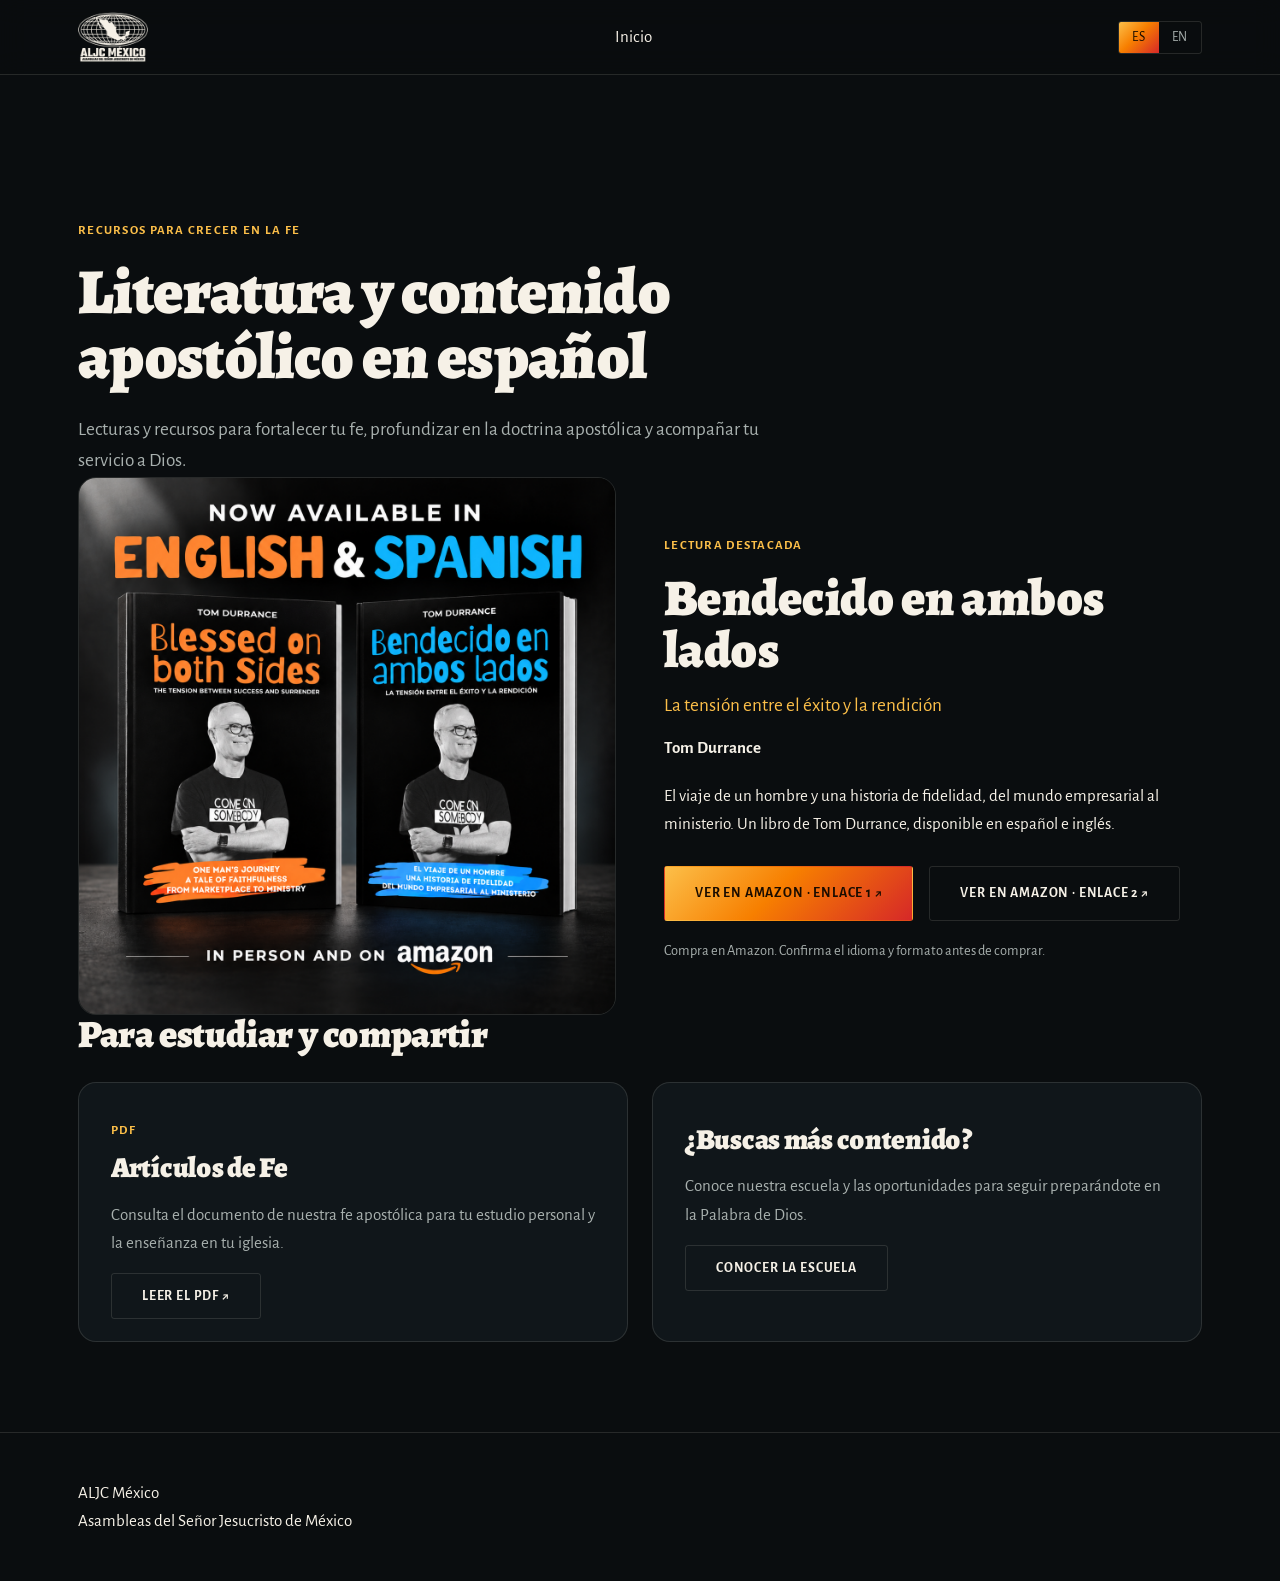
==== literatura.html @ e385ea44 "Add Spanish apostolic literature page" ====
<!DOCTYPE html>
<html lang="es">
<head>
  <meta charset="UTF-8">
  <meta name="viewport" content="width=device-width, initial-scale=1.0">
  <title>Literatura apostólica en español — ALJC México</title>
  <meta name="description" content="Literatura y contenido apostólico en español: Bendecido en ambos lados de Tom Durrance, Artículos de Fe y recursos de formación de ALJC México.">
  <link rel="preconnect" href="https://fonts.googleapis.com">
  <link rel="preconnect" href="https://fonts.gstatic.com" crossorigin>
  <link href="https://fonts.googleapis.com/css2?family=Alegreya:wght@400;700;900&family=Alegreya+Sans:wght@400;600;700&display=swap" rel="stylesheet">
  <link rel="stylesheet" href="styles.css?v=30">
</head>
<body data-page="literature">
  <header class="nav">
    <div class="wrap nav-inner">
      <a class="brand" href="index.html"><img class="mark-logo" src="assets/logo-mark.png" alt="ALJC México"></a>
      <a href="index.html" data-i18n="lit.home">Inicio</a>
      <div class="lang" role="group" aria-label="Idioma / Language">
        <button id="es" class="active" aria-pressed="true" onclick="setLang('es')">ES</button>
        <button id="en" aria-pressed="false" onclick="setLang('en')">EN</button>
      </div>
    </div>
  </header>
  <main class="literature-main">
    <section class="wrap literature-intro">
      <span class="eyebrow" data-i18n="lit.eyebrow">Recursos para crecer en la fe</span>
      <h1 data-i18n="lit.title">Literatura y contenido apostólico en español</h1>
      <p data-i18n="lit.intro">Lecturas y recursos para fortalecer tu fe, profundizar en la doctrina apostólica y acompañar tu servicio a Dios.</p>
    </section>
    <section class="wrap literature-feature" aria-labelledby="book-title">
      <img class="literature-art" src="assets/literatura-tom-durrance.png" width="1254" height="1254" alt="Tom Durrance: Bendecido en ambos lados y Blessed on both sides, ediciones en español e inglés">
      <div>
        <span class="eyebrow" data-i18n="lit.featured">Lectura destacada</span>
        <h2 id="book-title" data-i18n="lit.book">Bendecido en ambos lados</h2>
        <p class="literature-subtitle" data-i18n="lit.subtitle">La tensión entre el éxito y la rendición</p>
        <p class="literature-author">Tom Durrance</p>
        <p data-i18n="lit.description">El viaje de un hombre y una historia de fidelidad, del mundo empresarial al ministerio. Un libro de Tom Durrance, disponible en español e inglés.</p>
        <div class="cta-row">
          <a class="btn btn-primary" href="https://www.amazon.com/dp/B0HFQ5TT7W" target="_blank" rel="noopener noreferrer" data-i18n="lit.amazon1">Ver en Amazon · enlace 1 ↗</a>
          <a class="btn btn-ghost" href="https://www.amazon.com/dp/B0GZ1YGNC6" target="_blank" rel="noopener noreferrer" data-i18n="lit.amazon2">Ver en Amazon · enlace 2 ↗</a>
        </div>
        <p class="literature-note" data-i18n="lit.external">Compra en Amazon. Confirma el idioma y formato antes de comprar.</p>
      </div>
    </section>
    <section class="wrap literature-resources" aria-labelledby="study-title">
      <h2 id="study-title" data-i18n="lit.study">Para estudiar y compartir</h2>
      <div class="literature-grid">
        <article class="literature-card">
          <span class="eyebrow">PDF</span>
          <h3 data-i18n="lit.faith">Artículos de Fe</h3>
          <p data-i18n="lit.faithText">Consulta el documento de nuestra fe apostólica para tu estudio personal y la enseñanza en tu iglesia.</p>
          <a class="btn btn-ghost" href="assets/articulos-de-fe.pdf" target="_blank" rel="noopener noreferrer" data-i18n="lit.pdf">Leer el PDF ↗</a>
        </article>
        <article class="literature-card">
          <h3 data-i18n="lit.more">¿Buscas más contenido?</h3>
          <p data-i18n="lit.moreText">Conoce nuestra escuela y las oportunidades para seguir preparándote en la Palabra de Dios.</p>
          <a class="btn btn-ghost" href="index.html#escuela" data-i18n="lit.school">Conocer la escuela</a>
        </article>
      </div>
    </section>
  </main>
  <footer><div class="wrap"><a href="index.html">ALJC México</a><p data-i18n="lit.footer">Asambleas del Señor Jesucristo de México</p></div></footer>
  <script src="script.js?v=32"></script>
</body>
</html>
---- styles.css ----
/* ALJC México — styles */
.literature-main{padding:140px 0 90px}
.literature-intro{padding-bottom:56px}
.literature-intro h1{font-size:clamp(2.4rem,5vw,4.4rem);max-width:850px;margin:16px 0 24px}
.literature-intro p{max-width:700px;color:var(--muted);font-size:1.2rem}
.literature-feature{display:grid;grid-template-columns:1fr 1fr;gap:48px;align-items:center}
.literature-art{display:block;width:100%;height:auto;border:1px solid var(--line);border-radius:18px}
.literature-feature h2{font-size:clamp(2rem,4vw,3.2rem);margin:14px 0}
.literature-subtitle{color:var(--gold);font-size:1.2rem}
.literature-author{margin:12px 0 20px;font-weight:700}
.literature-feature .cta-row{justify-content:flex-start;flex-wrap:wrap;margin-top:28px}
.literature-note{font-size:.9rem;color:var(--muted);margin-top:18px}
.literature-resources{padding-top:80px}
.literature-resources h2{font-size:2.4rem;margin-bottom:28px}
.literature-grid{display:grid;grid-template-columns:1fr 1fr;gap:24px}
.literature-card{background:var(--panel);border:1px solid var(--line);border-radius:18px;padding:32px}
.literature-card h3{font-size:1.8rem;margin:10px 0 18px}
.literature-card p{color:var(--muted);margin-bottom:24px}
@media(max-width:860px){.literature-feature{grid-template-columns:1fr;gap:30px}.literature-art{max-width:600px}.literature-grid{grid-template-columns:1fr}}
@media(max-width:480px){.literature-main{padding-top:112px}.literature-card{padding:24px}.literature-feature .btn{width:100%;text-align:center}.literature-intro{padding-bottom:32px}}
:root{
    --ink:#0A0D0F;
    --panel:#10161A;
    --panel-2:#161E23;
    --bone:#F6F1E7;
    --muted:#A8B0AE;
    --line:rgba(246,241,231,.12);
    --red:#D62828;
    --orange:#F77F00;
    --gold:#FCBF49;
    --green:#2E8B57;
    --flame:linear-gradient(135deg,#FCBF49 0%,#F77F00 45%,#D62828 100%);
    --maxw:1180px;
    --ease:cubic-bezier(.22,.61,.36,1);
  }
  *{box-sizing:border-box;margin:0;padding:0}
  html{scroll-behavior:smooth}
  body{
    background:var(--ink);
    color:var(--bone);
    font-family:'Alegreya Sans',system-ui,sans-serif;
    font-size:17px;
    line-height:1.65;
    -webkit-font-smoothing:antialiased;
    overflow-x:hidden;
  }
  .wrap{max-width:var(--maxw);margin:0 auto;padding:0 28px}
  h1,h2,h3{font-family:'Alegreya',Georgia,serif;font-weight:900;line-height:1.02;letter-spacing:-.01em}
  .flame-text{color:var(--orange)}
  .eyebrow{
    font-family:'Alegreya Sans',sans-serif;font-weight:700;font-size:.8rem;
    letter-spacing:.1em;text-transform:uppercase;color:var(--gold);
    display:inline-block;
  }
  a{color:inherit;text-decoration:none}

  /* ---------- NAV ---------- */
  header.nav{
    position:sticky;top:0;z-index:50;
    backdrop-filter:blur(14px);
    background:rgba(10,13,15,.72);
    border-bottom:1px solid var(--line);
  }
  .nav-inner{display:flex;align-items:center;justify-content:space-between;height:74px}
  .brand{display:flex;align-items:center;gap:12px;font-family:'Alegreya',serif;font-weight:900;font-size:1.15rem;letter-spacing:.02em}
  .brand .mark{width:30px;height:38px;flex:none}
  .nav-links{display:flex;align-items:center;gap:22px}
  .nav-links a{font-size:.85rem;font-weight:600;color:var(--muted);transition:color .25s}
  .nav-links a:hover{color:var(--bone)}
  .lang{display:flex;border:1px solid var(--line);border-radius:3px;overflow:hidden;font-size:.74rem;font-weight:700}
  .lang button{background:none;border:0;color:var(--muted);padding:7px 13px;cursor:pointer;font-family:inherit;letter-spacing:.05em;transition:.25s}
  .lang button.active{background:var(--flame);color:#1a0c00}
  .burger{display:none;background:none;border:0;color:var(--bone);cursor:pointer;flex-direction:column;gap:5px;padding:8px}
  .burger span{width:24px;height:2px;background:var(--bone);display:block}

  /* ---------- HERO ---------- */
  .hero{position:relative;overflow:hidden;padding:110px 0 90px;text-align:center}
  .hero-bg{position:absolute;inset:0;z-index:0;pointer-events:none;
    background:linear-gradient(180deg,rgba(10,13,15,.90) 0%,rgba(10,13,15,.72) 46%,rgba(10,13,15,.82) 74%,rgba(10,13,15,.97) 100%),url('assets/hero.jpg') center 32%/cover no-repeat}
  .hero-bg::before{
    content:"";position:absolute;left:50%;top:8%;transform:translateX(-50%);
    width:760px;height:760px;max-width:120vw;
    background:radial-gradient(circle,rgba(247,127,0,.30),rgba(214,40,40,.12) 38%,transparent 66%);
    filter:blur(8px);
  }
  .ember-field{position:absolute;inset:0}
  .ember{position:absolute;bottom:-12px;width:4px;height:4px;border-radius:50%;background:var(--orange);opacity:0;filter:blur(.5px)}
  .hero-inner{position:relative;z-index:2;max-width:960px;margin:0 auto}
  .scripture{font-family:'Alegreya',serif;font-style:italic;font-weight:500;color:var(--gold);font-size:1.02rem;margin-bottom:26px;letter-spacing:.01em}
  .hero h1{font-size:clamp(3.1rem,11vw,8.4rem);text-transform:uppercase;letter-spacing:-.02em}
  .hero h1 .big32{display:block;font-size:clamp(5rem,20vw,15rem);line-height:.86;margin-top:.02em}
  .hero-sub{max-width:620px;margin:30px auto 0;color:var(--muted);font-size:1.12rem}
  .cta-row{display:flex;gap:16px;justify-content:center;flex-wrap:wrap;margin-top:40px}
  .btn{
    font-family:'Alegreya Sans',sans-serif;font-weight:700;font-size:.86rem;letter-spacing:.06em;text-transform:uppercase;
    padding:15px 30px;border-radius:3px;cursor:pointer;border:1px solid transparent;transition:.3s var(--ease);
  }
  .btn-primary{background:var(--flame);color:#1a0c00}
  .btn-primary:hover{transform:translateY(-2px);box-shadow:0 14px 40px rgba(247,127,0,.35)}
  .btn-ghost{border-color:var(--line);color:var(--bone)}
  .btn-ghost:hover{border-color:var(--gold);color:var(--gold)}

  /* ---------- STAT BAND ---------- */
  .stats{border-top:1px solid var(--line);border-bottom:1px solid var(--line);background:var(--panel)}
  .stats-grid{display:grid;grid-template-columns:repeat(3,1fr)}
  .stat{padding:54px 24px;text-align:center;border-right:1px solid var(--line)}
  .stat:last-child{border-right:0}
  .stat .num{font-family:'Alegreya',serif;font-weight:900;font-size:clamp(3rem,7vw,5rem);line-height:1}
  .stat .lbl{margin-top:10px;font-size:.8rem;letter-spacing:.1em;text-transform:uppercase;color:var(--muted);font-weight:600}

  /* ---------- SECTION SHELL ---------- */
  section.block{padding:104px 0}
  .section-head{max-width:680px;margin-bottom:54px}
  .section-head.center{margin-left:auto;margin-right:auto;text-align:center}
  .section-head h2{font-size:clamp(2.2rem,5vw,3.6rem);margin-top:16px}
  .section-head p{margin-top:18px;color:var(--muted);font-size:1.08rem}

  /* ---------- ABOUT ---------- */
  .about-grid{display:grid;grid-template-columns:1.05fr .95fr;gap:60px;align-items:center}
  .about-copy p{color:#D9D3C6;font-size:1.14rem;line-height:1.8}
  .about-copy p + p{margin-top:20px}
  .about-art{position:relative;aspect-ratio:1/1;border-radius:5px;overflow:hidden;border:1px solid var(--line);
    background:radial-gradient(circle at 50% 35%,rgba(247,127,0,.22),transparent 60%),var(--panel-2);
    display:flex;align-items:center;justify-content:center}
  .about-art .glyph{width:46%;opacity:.92}

  /* ---------- MISIONES (mission churches) ----------
     One .mission block per location; add another block to add a mission. */
  .mission + .mission{margin-top:48px;padding-top:40px;border-top:1px solid var(--line)}
  .mission-place{font-size:1.5rem;margin-bottom:20px;display:flex;align-items:baseline;gap:14px;flex-wrap:wrap}
  .mission-place span{font-family:'Alegreya Sans',sans-serif;font-size:.8rem;font-weight:700;
    letter-spacing:.1em;text-transform:uppercase;color:var(--gold)}
  .mission-note{margin:-10px 0 20px;font-family:'Alegreya Sans',sans-serif;font-size:.95rem;
    color:var(--muted);max-width:58ch}
  .mission-photos{display:grid;grid-template-columns:repeat(auto-fill,minmax(240px,1fr));gap:18px}
  .mission-photos img{width:100%;aspect-ratio:4/3;object-fit:cover;display:block;
    border-radius:5px;border:1px solid var(--line);transition:border-color .3s var(--ease)}
  .mission-photos img:hover{border-color:rgba(252,191,73,.45)}
  @media(max-width:600px){.mission-photos{grid-template-columns:repeat(2,1fr);gap:10px}}

  /* ---------- EVENTOS ---------- */
  .event-grid{display:grid;grid-template-columns:repeat(2,1fr);gap:24px;max-width:760px;margin:0 auto}
  .event-card{margin:0}
  .event-card img{width:100%;aspect-ratio:4/5;object-fit:cover;display:block;
    border-radius:5px;border:1px solid var(--line);transition:border-color .3s var(--ease)}
  .event-card:hover img{border-color:rgba(252,191,73,.45)}
  .event-card figcaption{margin-top:12px;text-align:center;font-size:.9rem;color:var(--muted)}
  .event-card figcaption strong{color:var(--bone);font-weight:700}
  .event-details{display:grid;grid-template-columns:1.1fr .9fr;gap:40px;margin-top:48px;
    padding-top:36px;border-top:1px solid var(--line)}
  .event-block h3{font-size:1.25rem;margin-bottom:16px}
  .event-sched{list-style:none;display:flex;flex-direction:column;gap:20px}
  .ev-day{display:block;font-weight:700;color:var(--gold);font-size:.8rem;
    letter-spacing:.1em;text-transform:uppercase;margin-bottom:8px}
  .ev-item{display:block;color:var(--muted);font-size:1rem;line-height:1.9}
  .ev-item b{color:var(--bone);font-weight:700;margin-right:8px}
  .event-speakers{color:var(--muted);font-size:1.05rem;line-height:1.9}
  @media(max-width:860px){
    .event-grid{grid-template-columns:1fr;gap:26px;max-width:420px;margin:0 auto}
    .event-details{grid-template-columns:1fr;gap:28px}
  }

  /* ---------- ESCUELA BIBLICA / IPAM ---------- */
  .school-grid{display:grid;grid-template-columns:1.05fr .95fr;gap:60px;align-items:center}
  .school-copy h2{font-size:clamp(2rem,4.6vw,3.2rem);margin:16px 0 22px}
  .school-copy p{color:var(--muted);font-size:1.08rem;line-height:1.75}
  .school-copy p + p{margin-top:16px}
  .school-cta{margin-top:30px;display:inline-block}
  .school-art img{width:100%;aspect-ratio:4/3;object-fit:cover;object-position:center 28%;
    border-radius:5px;border:1px solid var(--line);display:block}

  /* ---------- PILLARS ---------- */
  .pillars{display:grid;grid-template-columns:repeat(3,1fr);gap:24px}
  .pillar{background:var(--panel);border:1px solid var(--line);border-radius:5px;padding:38px 32px;transition:.35s var(--ease)}
  .pillar:hover{transform:translateY(-2px);border-color:rgba(252,191,73,.4)}
  .pillar .ico{width:46px;height:46px;margin-bottom:22px}
  .pillar h3{font-size:1.5rem;margin-bottom:12px}
  .pillar p{color:var(--muted);font-size:1rem}
  .pillar .motto{font-family:'Alegreya',serif;font-weight:900;font-size:1.7rem;line-height:1.15;margin-bottom:10px}

  /* ---------- STATES GRID ---------- */
  .states-meta{display:flex;justify-content:space-between;align-items:flex-end;flex-wrap:wrap;gap:20px;margin-bottom:34px}
  .states-count{font-family:'Alegreya',serif;font-weight:900;font-size:1.2rem}
  .states-count b{font-size:2.4rem;display:inline-block;vertical-align:-4px}
  .states-grid{display:grid;grid-template-columns:repeat(8,1fr);gap:12px}
  .state{
    position:relative;aspect-ratio:1/1;border-radius:4px;border:1px solid var(--line);
    background:var(--panel);display:flex;align-items:flex-end;padding:10px;cursor:pointer;
    overflow:hidden;transition:.4s var(--ease);
  }
  .state .code{font-family:'Alegreya',serif;font-weight:900;font-size:1.05rem;color:var(--muted);transition:.3s;position:relative;z-index:2;line-height:1}
  .state .name{position:absolute;left:10px;right:10px;top:10px;font-size:.6rem;letter-spacing:.04em;text-transform:uppercase;color:var(--muted);font-weight:600;line-height:1.15;z-index:2;transition:.3s}
  .state::after{content:"";position:absolute;inset:0;background:var(--flame);opacity:0;transition:.4s var(--ease)}
  .state:hover,.state.lit{border-color:transparent;transform:translateY(-2px)}
  .state:hover::after,.state.lit::after{opacity:1}
  .state:hover .code,.state:hover .name,.state.lit .code,.state.lit .name{color:#1a0c00}
  .state:hover{box-shadow:0 12px 34px rgba(247,127,0,.34)}

  /* ---------- SOULS ---------- */
  .souls{position:relative;text-align:center;background:
    radial-gradient(circle at 50% 0%,rgba(214,40,40,.18),transparent 55%),var(--panel)}
  .souls .huge{font-family:'Alegreya',serif;font-weight:900;font-size:clamp(4rem,16vw,12rem);line-height:.9;letter-spacing:-.03em}
  .souls .unit{font-size:clamp(2rem,6vw,4rem);vertical-align:super}
  .souls p{max-width:620px;margin:24px auto 0;color:var(--muted);font-size:1.15rem}

  /* ---------- LEADERSHIP ---------- */
  .leaders{display:grid;grid-template-columns:repeat(3,1fr);gap:24px}
  .leader{background:var(--panel);border:1px solid var(--line);border-radius:5px;overflow:hidden;transition:.35s var(--ease)}
  .leader:hover{transform:translateY(-2px);border-color:rgba(252,191,73,.4)}
  .leader .photo{aspect-ratio:4/3;display:flex;align-items:center;justify-content:center;
    background:radial-gradient(circle at 50% 40%,rgba(247,127,0,.20),transparent 65%),var(--panel-2);position:relative}
  .leader .monogram{font-family:'Alegreya',serif;font-weight:900;font-size:2.6rem;background:var(--flame);
    -webkit-background-clip:text;background-clip:text;color:transparent}
  .leader .body{padding:26px 26px 30px}
  .leader .role{font-size:.7rem;letter-spacing:.1em;text-transform:uppercase;color:var(--gold);font-weight:700}
  .leader h3{font-size:1.4rem;margin:10px 0 4px}
  .leader .couple{color:var(--muted);font-size:.95rem;font-style:italic;font-family:'Alegreya',serif}
  .leader .loc{margin-top:14px;font-size:.85rem;color:var(--muted);display:flex;align-items:center;gap:7px}
  .editable-note{margin-top:36px;text-align:center;font-size:.86rem;color:var(--muted);border:1px dashed var(--line);
    border-radius:4px;padding:16px;background:var(--panel)}

  /* ---------- CTA / CONTACT ---------- */
  .join{text-align:center;background:var(--panel)}
  .join h2{font-size:clamp(2.4rem,6vw,4.4rem)}
  .join p{max-width:560px;margin:20px auto 0;color:var(--muted);font-size:1.12rem}
  .contact-row{display:flex;gap:22px;justify-content:center;flex-wrap:wrap;margin-top:40px}
  .contact-card{background:var(--ink);border:1px solid var(--line);border-radius:4px;padding:22px 30px;min-width:200px}
  .contact-card .k{font-size:.7rem;letter-spacing:.1em;text-transform:uppercase;color:var(--gold);font-weight:700}
  .contact-card .v{margin-top:8px;font-size:1.05rem;font-weight:600}

  /* ---------- FOOTER ---------- */
  footer{border-top:1px solid var(--line);padding:46px 0}
  .foot-inner{display:flex;justify-content:space-between;align-items:center;flex-wrap:wrap;gap:18px}
  .foot-inner .brand{font-size:1rem}
  .foot-inner small{color:var(--muted);font-size:.82rem}
  .foot-social a{display:inline-flex;align-items:center;gap:8px;color:var(--bone);text-decoration:none;
    font-size:.86rem;transition:color .25s var(--ease)}
  .foot-social a:hover{color:var(--gold)}

  /* ---------- REVEAL ---------- */
  .reveal{opacity:0;transform:translateY(26px);transition:opacity .8s var(--ease),transform .8s var(--ease)}
  .reveal.in{opacity:1;transform:none}

  /* ---------- RESPONSIVE ---------- */
  @media(max-width:900px){
    .nav-links{position:fixed;inset:74px 0 auto 0;background:var(--ink);flex-direction:column;
      padding:24px 28px;gap:18px;border-bottom:1px solid var(--line);transform:translateY(-130%);transition:.4s var(--ease)}
    .nav-links.open{transform:none}
    .nav-links a{font-size:1rem}
    .burger{display:flex}
    .about-grid,.school-grid{grid-template-columns:1fr;gap:40px}
    .pillars,.leaders{grid-template-columns:1fr}
    .states-grid{grid-template-columns:repeat(4,1fr)}
    .stats-grid{grid-template-columns:1fr}
    .stat{border-right:0;border-bottom:1px solid var(--line)}
    .stat:last-child{border-bottom:0}
  }
  @media(max-width:480px){
    .states-grid{grid-template-columns:repeat(3,1fr);gap:8px}
    .state .name{font-size:.52rem}
    section.block{padding:74px 0}
  }
  @media(prefers-reduced-motion:reduce){
    *{animation:none!important;transition:none!important}
    .reveal{opacity:1;transform:none}
  }
  /* ---------- LOGO + OBISPO ---------- */
  .mark-logo{height:50px;width:auto;display:block}
  .hero-logo{width:min(330px,74vw);height:auto;margin:0 auto 28px;display:block;animation:logoIn 1s var(--ease) both}
  @keyframes logoIn{from{opacity:0;transform:translateY(-4px)}to{opacity:1;transform:none}}
  .about-logo{width:74%;max-width:360px;height:auto}
  .obispo{display:grid;grid-template-columns:.82fr 1.18fr;background:var(--panel);border:1px solid var(--line);
    border-radius:5px;overflow:hidden;margin-bottom:30px}
  .obispo-photo{position:relative;min-height:400px}
  .obispo-photo img{width:100%;height:100%;object-fit:cover;object-position:center 18%;display:block}
  .obispo-body{padding:46px 50px;display:flex;flex-direction:column;justify-content:center}
  .obispo-body .role{font-size:.72rem;letter-spacing:.1em;text-transform:uppercase;color:var(--gold);font-weight:700}
  .obispo-body h3{font-size:clamp(1.9rem,3.4vw,2.9rem);margin:12px 0 6px}
  .obispo-body .couple{color:var(--muted);font-style:italic;font-family:'Alegreya',serif;font-size:1.08rem}
  .obispo-body p{margin-top:18px;color:#D9D3C6;font-size:1.06rem;line-height:1.7}
  @media(max-width:760px){
    .obispo{grid-template-columns:1fr}
    .obispo-photo{min-height:360px}
    .obispo-body{padding:32px 28px}
    .mark-logo{height:42px}
  }
  /* ---------- REGIONS ---------- */
  .region{margin-bottom:38px}
  .region-head{display:flex;align-items:baseline;gap:14px;margin-bottom:16px;padding-bottom:12px;border-bottom:1px solid var(--line)}
  .region-name{font-family:'Alegreya',serif;font-weight:900;font-size:1.55rem;letter-spacing:-.01em}
  .region-tag{color:var(--muted);font-size:.85rem;font-style:italic;font-family:'Alegreya',serif}
  .region-count{margin-left:auto;font-family:'Alegreya',serif;font-weight:900;color:var(--gold);font-size:1.25rem}
  .region .states-grid{margin:0}
  .sub-head{font-family:'Alegreya',serif;font-weight:900;font-size:1.55rem;margin:16px 0 26px;text-align:center}
  .council-sub{color:var(--muted);text-align:center;max-width:620px;margin:-14px auto 28px}

  /* ---------- ARTICULOS DE FE (accordion) ---------- */
  .faith-list{max-width:830px;margin:0 auto;display:flex;flex-direction:column;gap:10px}
  .faith-item{background:var(--panel);border:1px solid var(--line);border-radius:4px;overflow:hidden}
  .faith-item summary{cursor:pointer;list-style:none;padding:17px 22px;font-family:'Alegreya',serif;font-weight:900;
    font-size:1.06rem;color:var(--bone);display:flex;justify-content:space-between;align-items:center;gap:14px;transition:color .2s}
  .faith-item summary::-webkit-details-marker{display:none}
  .faith-item summary::after{content:'+';color:var(--gold);font-size:1.5rem;line-height:1;font-family:'Alegreya Sans',sans-serif}
  .faith-item[open] summary::after{content:'\2013'}
  .faith-item summary:hover{color:var(--gold)}
  .faith-item[open] summary{color:var(--gold)}
  .faith-body{padding:2px 22px 20px;color:var(--muted);font-size:.96rem;line-height:1.75}
  .fe-download{text-align:center;margin-top:32px}

  /* ---------- MOMENTOS (gallery) ---------- */
  .gallery-grid{display:grid;grid-template-columns:repeat(auto-fill,minmax(210px,1fr));gap:14px}
  .gallery-grid img{width:100%;aspect-ratio:2/3;object-fit:cover;border-radius:4px;border:1px solid var(--line);
    display:block;transition:transform .3s var(--ease),border-color .3s var(--ease)}
  .gallery-grid img:hover{transform:scale(1.02);border-color:rgba(252,191,73,.45)}
  .gallery-link{text-align:center;margin-top:26px}
  @media(max-width:600px){.gallery-grid{grid-template-columns:repeat(2,1fr);gap:10px}}

  /* ---------- OBISPO LOC ---------- */
  .obispo-loc{margin-top:14px;display:flex;align-items:center;gap:7px;color:var(--muted);font-size:.92rem}

  /* ---------- VIDEO ---------- */
  .video-frame{position:relative;aspect-ratio:16/9;border-radius:5px;overflow:hidden;border:1px solid var(--line);
    background:radial-gradient(circle at 50% 42%,rgba(247,127,0,.16),transparent 65%),var(--panel-2)}
  .video-embed{position:absolute;inset:0;width:100%;height:100%;border:0;z-index:2}
  .video-ph{position:absolute;inset:0;display:flex;flex-direction:column;align-items:center;justify-content:center;
    gap:16px;text-align:center;padding:24px;z-index:1}
  .video-ph p{color:var(--muted);max-width:360px;font-size:.96rem}

  /* ---------- GIVE ---------- */
  .give-grid{display:grid;grid-template-columns:1fr 1fr;gap:24px;margin-top:6px}
  .give-card{background:var(--ink);border:1px solid var(--line);border-radius:5px;padding:34px 32px}
  .give-card h3{font-size:1.45rem;margin-bottom:26px}
  .bar-row{margin-bottom:20px}
  .bar-top{display:flex;justify-content:space-between;font-size:.92rem;margin-bottom:8px;color:#D9D3C6}
  .bar-top b{color:var(--gold)}
  .bar{height:9px;border-radius:3px;background:rgba(246,241,231,.08);overflow:hidden}
  .bar i{display:block;height:100%;background:var(--flame);border-radius:3px}
  .num-grid{display:grid;grid-template-columns:1fr 1fr;gap:24px}
  .num-grid>div{display:flex;flex-direction:column;gap:4px}
  .num-grid b{font-family:'Alegreya',serif;font-weight:900;font-size:2.5rem;line-height:1}
  /* direct child only — otherwise this also shrinks the counter <span> inside <b> */
  .num-grid>div>span{font-size:.82rem;color:var(--muted);letter-spacing:.03em}

  /* ---------- NEWS ---------- */
  .news-grid{display:grid;grid-template-columns:repeat(3,1fr);gap:24px}
  .news-card{background:var(--panel);border:1px solid var(--line);border-radius:5px;padding:30px 28px;transition:.35s var(--ease)}
  .news-card:hover{transform:translateY(-2px);border-color:rgba(252,191,73,.4)}
  .news-meta{display:flex;align-items:center;gap:12px;margin-bottom:16px}
  .news-tag{font-size:.64rem;letter-spacing:.1em;text-transform:uppercase;font-weight:700;color:#1a0c00;
    background:var(--flame);padding:5px 12px;border-radius:3px}
  .news-date{font-size:.8rem;color:var(--muted)}
  .news-card h3{font-size:1.32rem;margin-bottom:10px}
  .news-card p{color:var(--muted);font-size:.97rem}

  /* ---------- INSTAGRAM EMBEDS ---------- */
  .ig-reel{display:flex;justify-content:center}
  .ig-grid{display:flex;flex-wrap:wrap;justify-content:center;gap:24px;align-items:flex-start}
  .ig-grid .instagram-media{flex:0 0 336px;width:336px!important;max-width:336px!important;min-width:0!important;margin:0!important}
  .ig-follow{text-align:center;margin-top:30px}


  /* ---------- GIVING METHODS / CONTACT LINKS ---------- */
  .give-methods{display:flex;flex-wrap:wrap;justify-content:center;gap:14px;margin-top:26px}
  .give-way{display:flex;flex-direction:column;align-items:center;gap:2px;background:var(--panel);
    border:1px solid var(--line);border-radius:4px;padding:14px 22px;min-width:160px;text-decoration:none;transition:border-color .25s var(--ease)}
  a.give-way:hover{border-color:var(--gold)}
  .give-way b{font-family:'Alegreya',serif;color:var(--gold);font-size:1.02rem}
  .give-way span{color:var(--bone);font-size:.92rem}
  .contact-card .v a{color:var(--gold);text-decoration:none;border-bottom:1px solid transparent;transition:border-color .2s}
  .contact-card .v a:hover{border-color:var(--gold)}

  /* ---------- NEWSLETTER ---------- */
  .newsletter-wrap{display:grid;grid-template-columns:1fr 1fr;gap:44px;align-items:center}
  .newsletter-wrap h2{font-size:clamp(1.9rem,3.6vw,2.8rem);margin:14px 0 12px}
  .newsletter-wrap p{color:var(--muted)}
  .newsletter-form{display:flex;gap:12px;flex-wrap:wrap}
  .newsletter-form input{flex:1;min-width:200px;background:var(--ink);border:1px solid var(--line);
    border-radius:3px;padding:15px 22px;color:var(--bone);font-family:inherit;font-size:1rem}
  .newsletter-form input:focus{outline:none;border-color:var(--gold)}
  .form-status{margin-top:14px;font-size:.92rem;min-height:1.2em}
  .form-status.ok{color:var(--green)}
  .form-status.err{color:var(--red)}

  @media(max-width:760px){
    .give-grid{grid-template-columns:1fr}
    .news-grid{grid-template-columns:1fr}
    .newsletter-wrap{grid-template-columns:1fr;gap:24px}
    .region-head{flex-wrap:wrap}
  }
  /* ---------- INTERACTIVE MAP ---------- */
  .map-meta{display:flex;justify-content:space-between;align-items:center;flex-wrap:wrap;gap:16px;margin-bottom:26px}
  .map-legend{display:flex;gap:18px}
  .lg-item{display:flex;align-items:center;gap:7px;font-size:.85rem;color:var(--muted)}
  .lg-dot{width:13px;height:13px;border-radius:50%;display:inline-block}
  .lg-dot.has{background:var(--bone);border:2px solid var(--gold);box-shadow:0 0 7px rgba(252,191,73,.85)}
  .lg-dot.open{background:var(--panel);border:1px solid var(--muted)}

  .map-layout{display:grid;grid-template-columns:1.5fr 1fr;gap:30px;align-items:start}
  .mexmap{display:grid;grid-template-columns:repeat(9,1fr);grid-auto-rows:1fr;gap:8px;aspect-ratio:9/6}
  .mtile{position:relative;border:1px solid var(--line);border-radius:4px;background:var(--panel);
    color:var(--muted);font-family:'Alegreya Sans',sans-serif;font-weight:700;font-size:.68rem;letter-spacing:.02em;
    cursor:pointer;display:flex;align-items:center;justify-content:center;padding:0;transition:.25s var(--ease)}
  .mtile:hover{transform:translateY(-2px);border-color:var(--gold);color:var(--bone)}
  .mtile .mcode{position:relative;z-index:2}
  .mtile.has-pastor{border-color:transparent;color:#1a0c00;background:var(--flame);box-shadow:0 8px 22px rgba(247,127,0,.28)}
  .mtile.has-pastor:hover{transform:translateY(-2px);box-shadow:0 12px 30px rgba(247,127,0,.4)}
  .mtile .mdot{position:absolute;top:6px;right:6px;width:6px;height:6px;border-radius:50%;background:#1a0c00;opacity:.55}
  .mtile.sel{outline:3px solid var(--gold);outline-offset:2px;color:var(--bone)}
  .mtile.has-pastor.sel{color:#1a0c00}
  .mtile:focus-visible{outline:3px solid var(--gold);outline-offset:2px}

  .map-detail{position:sticky;top:96px;background:var(--panel);border:1px solid var(--line);
    border-radius:5px;padding:30px 28px;min-height:248px}
  .md-empty{color:var(--muted);font-size:1rem}
  .md-state{font-family:'Alegreya',serif;font-weight:900;font-size:1.7rem;margin-bottom:22px;line-height:1.05}
  .md-pastor{display:flex;gap:16px;align-items:center}
  .md-av{width:76px;height:76px;border-radius:50%;overflow:hidden;flex:none;display:flex;align-items:center;justify-content:center;
    background:radial-gradient(circle at 50% 40%,rgba(247,127,0,.25),transparent 70%),var(--panel-2)}
  .md-av img{width:100%;height:100%;object-fit:cover}
  .md-mono{font-family:'Alegreya',serif;font-weight:900;font-size:1.8rem;background:var(--flame);
    -webkit-background-clip:text;background-clip:text;color:transparent}
  .md-role{font-size:.66rem;letter-spacing:.1em;text-transform:uppercase;color:var(--gold);font-weight:700}
  .md-name{font-family:'Alegreya',serif;font-weight:900;font-size:1.32rem;margin:3px 0 5px}
  .md-city{color:var(--muted);font-size:.92rem;display:flex;align-items:center;gap:6px}
  .md-open .md-otag{font-size:.66rem;letter-spacing:.1em;text-transform:uppercase;color:var(--muted);font-weight:700;margin-bottom:12px}
  .md-open p{color:var(--muted);margin-bottom:20px;font-size:.98rem}
  .btn-sm{padding:11px 22px;font-size:.78rem}

  @media(max-width:860px){
    .map-layout{grid-template-columns:1fr}
    .map-detail{position:relative;top:0;min-height:0}
  }
  @media(max-width:480px){
    .mexmap{gap:5px}
    .mtile{font-size:.54rem;border-radius:7px}
    .mtile .mdot{top:4px;right:4px;width:5px;height:5px}
  }
  /* ---------- MEXICO SVG MAP ---------- */
  .mexmap{display:block;aspect-ratio:auto;width:100%}
  .mexsvg{width:100%;height:auto;display:block;overflow:visible;filter:drop-shadow(0 18px 40px rgba(0,0,0,.45))}
  .state{fill:var(--rc);fill-opacity:.82;stroke:#0A0D0F;stroke-width:.5;stroke-linejoin:round;cursor:pointer;outline:none;
    transition:fill-opacity .22s var(--ease),stroke-width .22s var(--ease)}
  .state.has{fill-opacity:1;stroke:var(--bone);stroke-width:1.2;filter:drop-shadow(0 0 4px rgba(246,241,231,.5))}
  .state:hover,.state:focus{fill-opacity:1;stroke:var(--bone);stroke-width:1.4}
  .state.sel{fill-opacity:1;stroke:#fff;stroke-width:1.9;filter:drop-shadow(0 0 8px rgba(255,255,255,.7))}
  .mexsvg.dim .state{fill-opacity:.16;stroke-opacity:.45;transition:fill-opacity .25s}
  .mexsvg.dim .state.active{fill-opacity:1;stroke-opacity:1}
  /* ---------- DETAIL PHOTO ---------- */
  .md-photo{height:300px;border-radius:4px;overflow:hidden;border:1px solid var(--line);margin-bottom:18px}
  .md-photo img{width:100%;height:100%;object-fit:cover;object-position:center top;display:block}
  .md-name{font-family:'Alegreya',serif;font-weight:900;font-size:1.3rem;line-height:1.15;margin:4px 0 6px}

  /* ---------- DETAIL: MULTI-PASTOR LIST ---------- */
  .md-list{display:flex;flex-direction:column;gap:18px;margin-top:4px}
  .md-card{display:flex;gap:14px;align-items:center}
  .md-thumb{width:74px;height:74px;border-radius:4px;overflow:hidden;flex:none;display:flex;align-items:center;justify-content:center;
    background:radial-gradient(circle at 50% 38%,rgba(247,127,0,.22),transparent 70%),var(--panel-2);border:1px solid var(--line)}
  .md-thumb img{width:100%;height:100%;object-fit:cover;object-position:center top;display:block}
  .md-thumb .md-mono{font-family:'Alegreya',serif;font-weight:900;font-size:1.5rem;background:var(--flame);-webkit-background-clip:text;background-clip:text;color:transparent}
  .md-info{min-width:0}
  .md-card .md-name{font-size:1.06rem;margin:2px 0 4px}
  .md-card .md-role{font-size:.62rem}
  .leader-img{width:100%;height:100%;object-fit:cover;object-position:center top;display:block}

  /* ---------- REGION LEGEND ---------- */
  .region-bar{margin:-6px 0 26px}
  .region-bar .eyebrow{display:block;margin-bottom:12px}
  .region-legend{display:flex;gap:10px;flex-wrap:wrap}
  .reg-chip{display:inline-flex;align-items:center;gap:8px;background:var(--panel);border:1px solid var(--line);
    border-radius:3px;padding:8px 14px;color:var(--muted);font-family:inherit;font-size:.82rem;font-weight:600;cursor:pointer;transition:.2s}
  .reg-chip i{width:11px;height:11px;border-radius:3px;display:inline-block}
  .reg-chip b{color:var(--bone);font-weight:700}
  .reg-chip:hover{border-color:var(--gold);color:var(--bone)}
  .reg-chip.on{background:var(--bone);color:var(--ink);border-color:transparent}
  .reg-chip.on b{color:var(--ink)}
  .mexsvg.dim .pin{opacity:.18;transition:opacity .25s}
  .mexsvg.dim .pin.active{opacity:1}
  .md-region{font-family:'Alegreya Sans',sans-serif;font-weight:700;font-size:.72rem;letter-spacing:.1em;text-transform:uppercase;margin:0 0 20px}
  .md-state{margin-bottom:6px}
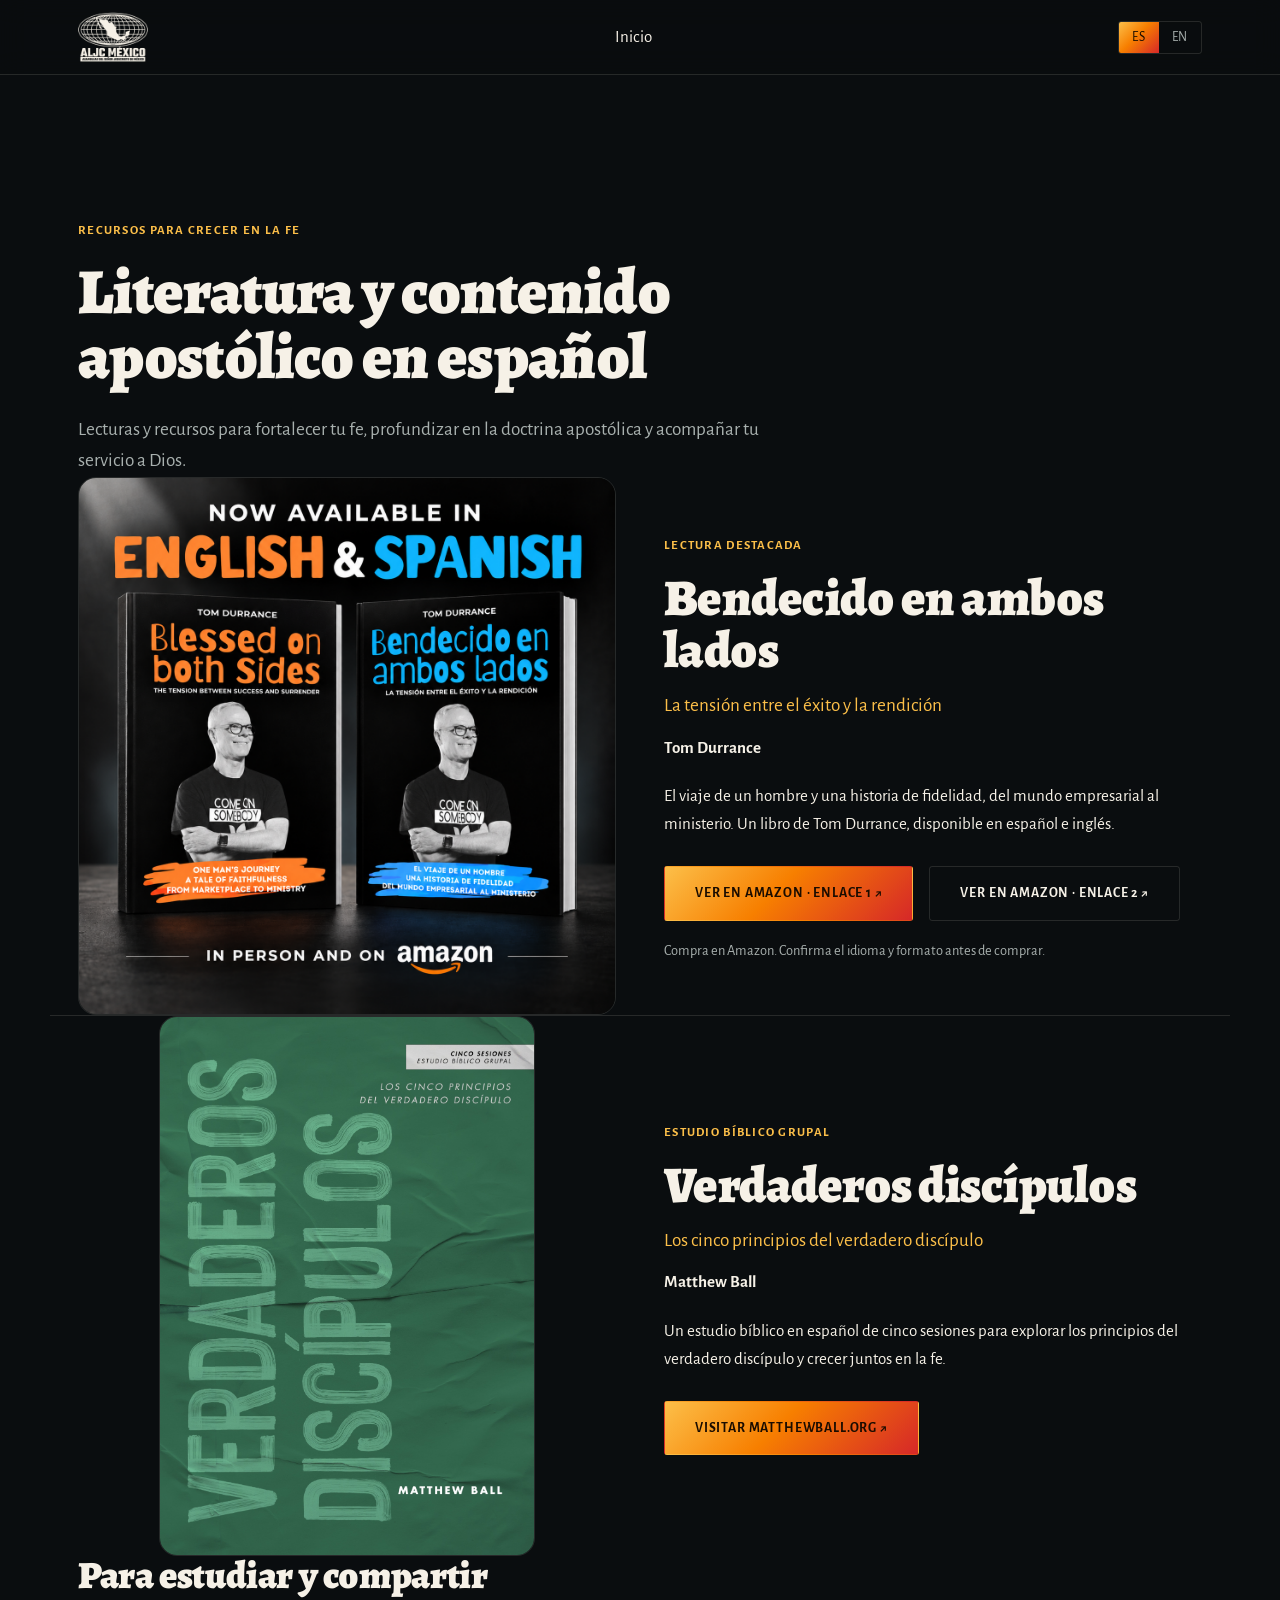
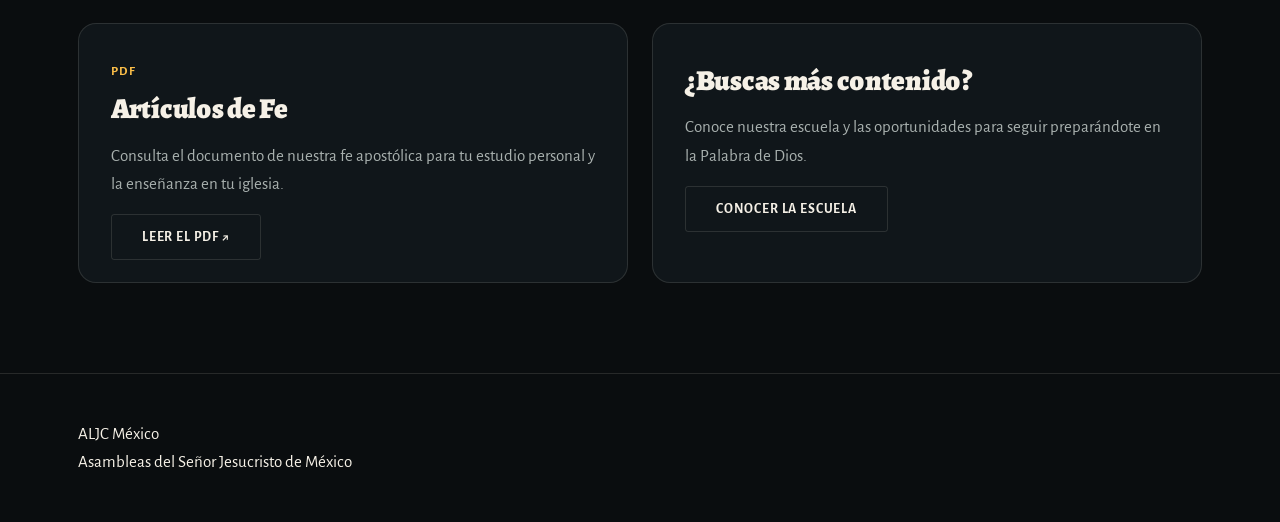
==== commit 38f66267: "Add Matthew Ball discipleship study resource" ====
--- a/literatura.html
+++ b/literatura.html
@@ -42,6 +42,19 @@
         <p class="literature-note" data-i18n="lit.external">Compra en Amazon. Confirma el idioma y formato antes de comprar.</p>
       </div>
     </section>
+    <section class="wrap literature-feature literature-disciples" aria-labelledby="disciples-title">
+      <img class="literature-art literature-cover" src="assets/verdaderos-discipulos-matthew-ball.jpg" alt="Portada de Verdaderos discípulos, de Matthew Ball" loading="lazy">
+      <div>
+        <span class="eyebrow" data-i18n="lit.groupStudy">Estudio bíblico grupal</span>
+        <h2 id="disciples-title" data-i18n="lit.disciples">Verdaderos discípulos</h2>
+        <p class="literature-subtitle" data-i18n="lit.disciplesSubtitle">Los cinco principios del verdadero discípulo</p>
+        <p class="literature-author">Matthew Ball</p>
+        <p data-i18n="lit.disciplesDescription">Un estudio bíblico en español de cinco sesiones para explorar los principios del verdadero discípulo y crecer juntos en la fe.</p>
+        <div class="cta-row">
+          <a class="btn btn-primary" href="https://matthewball.org/" target="_blank" rel="noopener noreferrer" data-i18n="lit.ballSite">Visitar matthewball.org ↗</a>
+        </div>
+      </div>
+    </section>
     <section class="wrap literature-resources" aria-labelledby="study-title">
       <h2 id="study-title" data-i18n="lit.study">Para estudiar y compartir</h2>
       <div class="literature-grid">
--- a/styles.css
+++ b/styles.css
@@ -5,6 +5,8 @@
 .literature-intro p{max-width:700px;color:var(--muted);font-size:1.2rem}
 .literature-feature{display:grid;grid-template-columns:1fr 1fr;gap:48px;align-items:center}
 .literature-art{display:block;width:100%;height:auto;border:1px solid var(--line);border-radius:18px}
+.literature-disciples{margin-top:72px;padding-top:48px;border-top:1px solid var(--line)}
+.literature-cover{max-height:540px;width:auto;max-width:100%;justify-self:center}
 .literature-feature h2{font-size:clamp(2rem,4vw,3.2rem);margin:14px 0}
 .literature-subtitle{color:var(--gold);font-size:1.2rem}
 .literature-author{margin:12px 0 20px;font-weight:700}
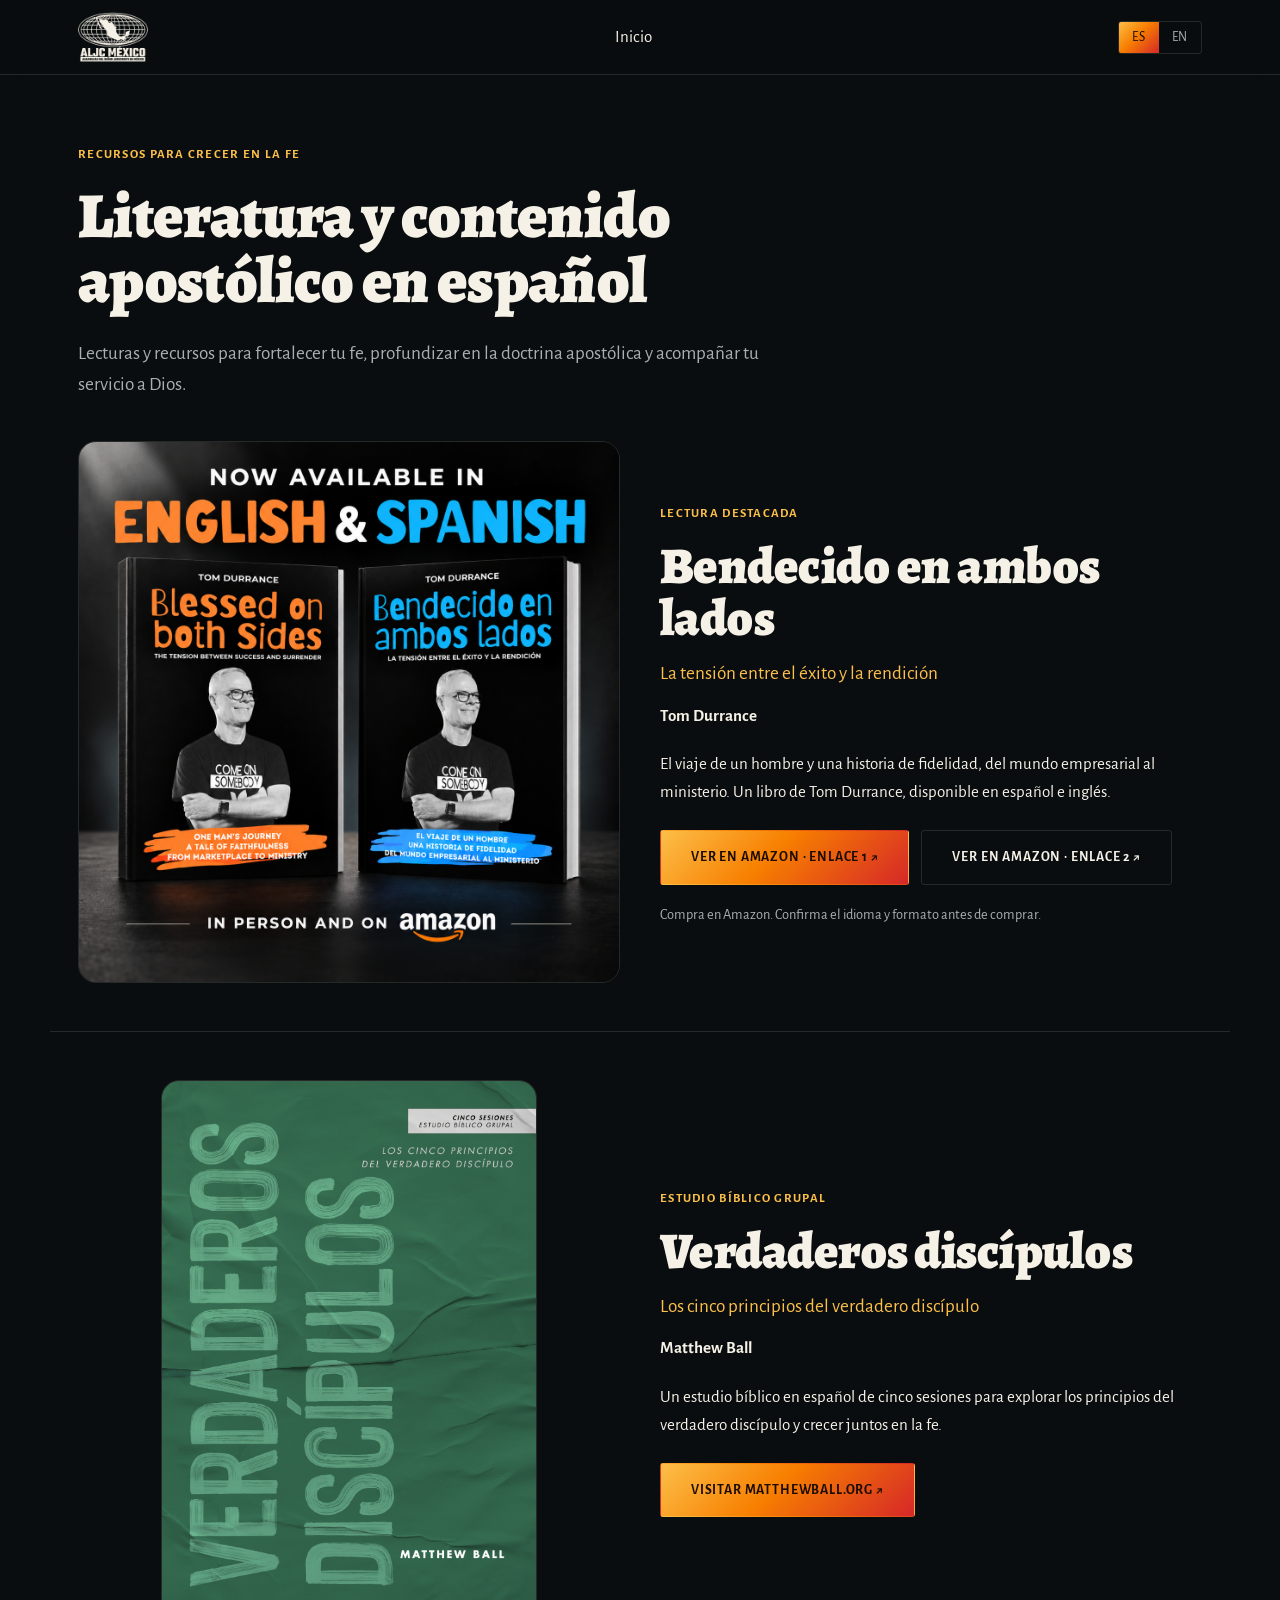
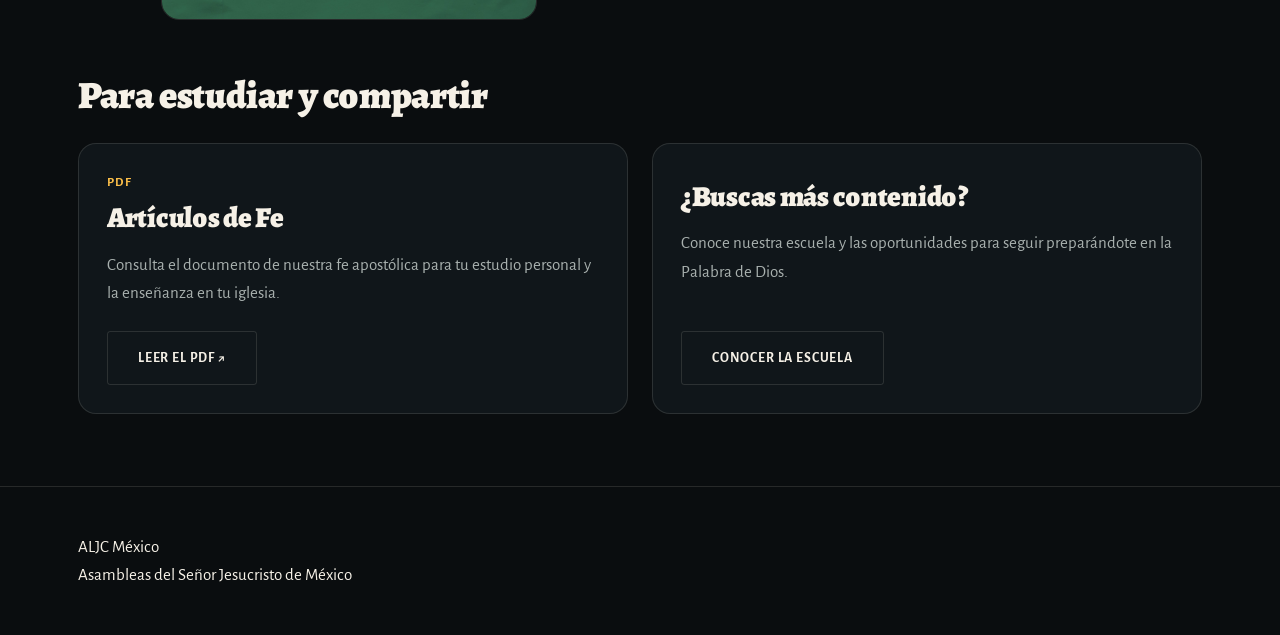
==== commit 0bf5d147: "Improve literature page spacing" ====
--- a/literatura.html
+++ b/literatura.html
@@ -8,7 +8,7 @@
   <link rel="preconnect" href="https://fonts.googleapis.com">
   <link rel="preconnect" href="https://fonts.gstatic.com" crossorigin>
   <link href="https://fonts.googleapis.com/css2?family=Alegreya:wght@400;700;900&family=Alegreya+Sans:wght@400;600;700&display=swap" rel="stylesheet">
-  <link rel="stylesheet" href="styles.css?v=30">
+  <link rel="stylesheet" href="styles.css?v=31">
 </head>
 <body data-page="literature">
   <header class="nav">
--- a/styles.css
+++ b/styles.css
@@ -1,25 +1,26 @@
 /* ALJC México — styles */
-.literature-main{padding:140px 0 90px}
-.literature-intro{padding-bottom:56px}
+.literature-main{padding:64px 0 72px}
+.wrap.literature-intro{padding-bottom:40px}
 .literature-intro h1{font-size:clamp(2.4rem,5vw,4.4rem);max-width:850px;margin:16px 0 24px}
 .literature-intro p{max-width:700px;color:var(--muted);font-size:1.2rem}
-.literature-feature{display:grid;grid-template-columns:1fr 1fr;gap:48px;align-items:center}
+.literature-feature{display:grid;grid-template-columns:minmax(0,1fr) minmax(0,1fr);gap:40px;align-items:center}
 .literature-art{display:block;width:100%;height:auto;border:1px solid var(--line);border-radius:18px}
-.literature-disciples{margin-top:72px;padding-top:48px;border-top:1px solid var(--line)}
+.wrap.literature-disciples{margin-top:48px;padding-top:48px;border-top:1px solid var(--line)}
 .literature-cover{max-height:540px;width:auto;max-width:100%;justify-self:center}
 .literature-feature h2{font-size:clamp(2rem,4vw,3.2rem);margin:14px 0}
 .literature-subtitle{color:var(--gold);font-size:1.2rem}
 .literature-author{margin:12px 0 20px;font-weight:700}
-.literature-feature .cta-row{justify-content:flex-start;flex-wrap:wrap;margin-top:28px}
+.literature-feature .cta-row{justify-content:flex-start;flex-wrap:wrap;gap:12px;margin-top:24px}
 .literature-note{font-size:.9rem;color:var(--muted);margin-top:18px}
-.literature-resources{padding-top:80px}
+.wrap.literature-resources{padding-top:56px}
 .literature-resources h2{font-size:2.4rem;margin-bottom:28px}
 .literature-grid{display:grid;grid-template-columns:1fr 1fr;gap:24px}
-.literature-card{background:var(--panel);border:1px solid var(--line);border-radius:18px;padding:32px}
+.literature-card{display:flex;flex-direction:column;align-items:flex-start;background:var(--panel);border:1px solid var(--line);border-radius:18px;padding:28px}
 .literature-card h3{font-size:1.8rem;margin:10px 0 18px}
 .literature-card p{color:var(--muted);margin-bottom:24px}
-@media(max-width:860px){.literature-feature{grid-template-columns:1fr;gap:30px}.literature-art{max-width:600px}.literature-grid{grid-template-columns:1fr}}
-@media(max-width:480px){.literature-main{padding-top:112px}.literature-card{padding:24px}.literature-feature .btn{width:100%;text-align:center}.literature-intro{padding-bottom:32px}}
+.literature-card .btn{display:inline-flex;justify-content:center;margin-top:auto}
+@media(max-width:860px){.literature-main{padding-top:48px}.literature-feature{grid-template-columns:1fr;gap:28px}.literature-art{max-width:540px;justify-self:center}.literature-grid{grid-template-columns:1fr}.wrap.literature-disciples{margin-top:40px;padding-top:40px}}
+@media(max-width:480px){.literature-main{padding:32px 0 48px}.literature-card{padding:24px}.literature-feature .btn{width:100%;text-align:center}.wrap.literature-intro{padding-bottom:32px}.wrap.literature-resources{padding-top:40px}.literature-cover{max-height:400px}.literature-feature{gap:24px}}
 :root{
     --ink:#0A0D0F;
     --panel:#10161A;
